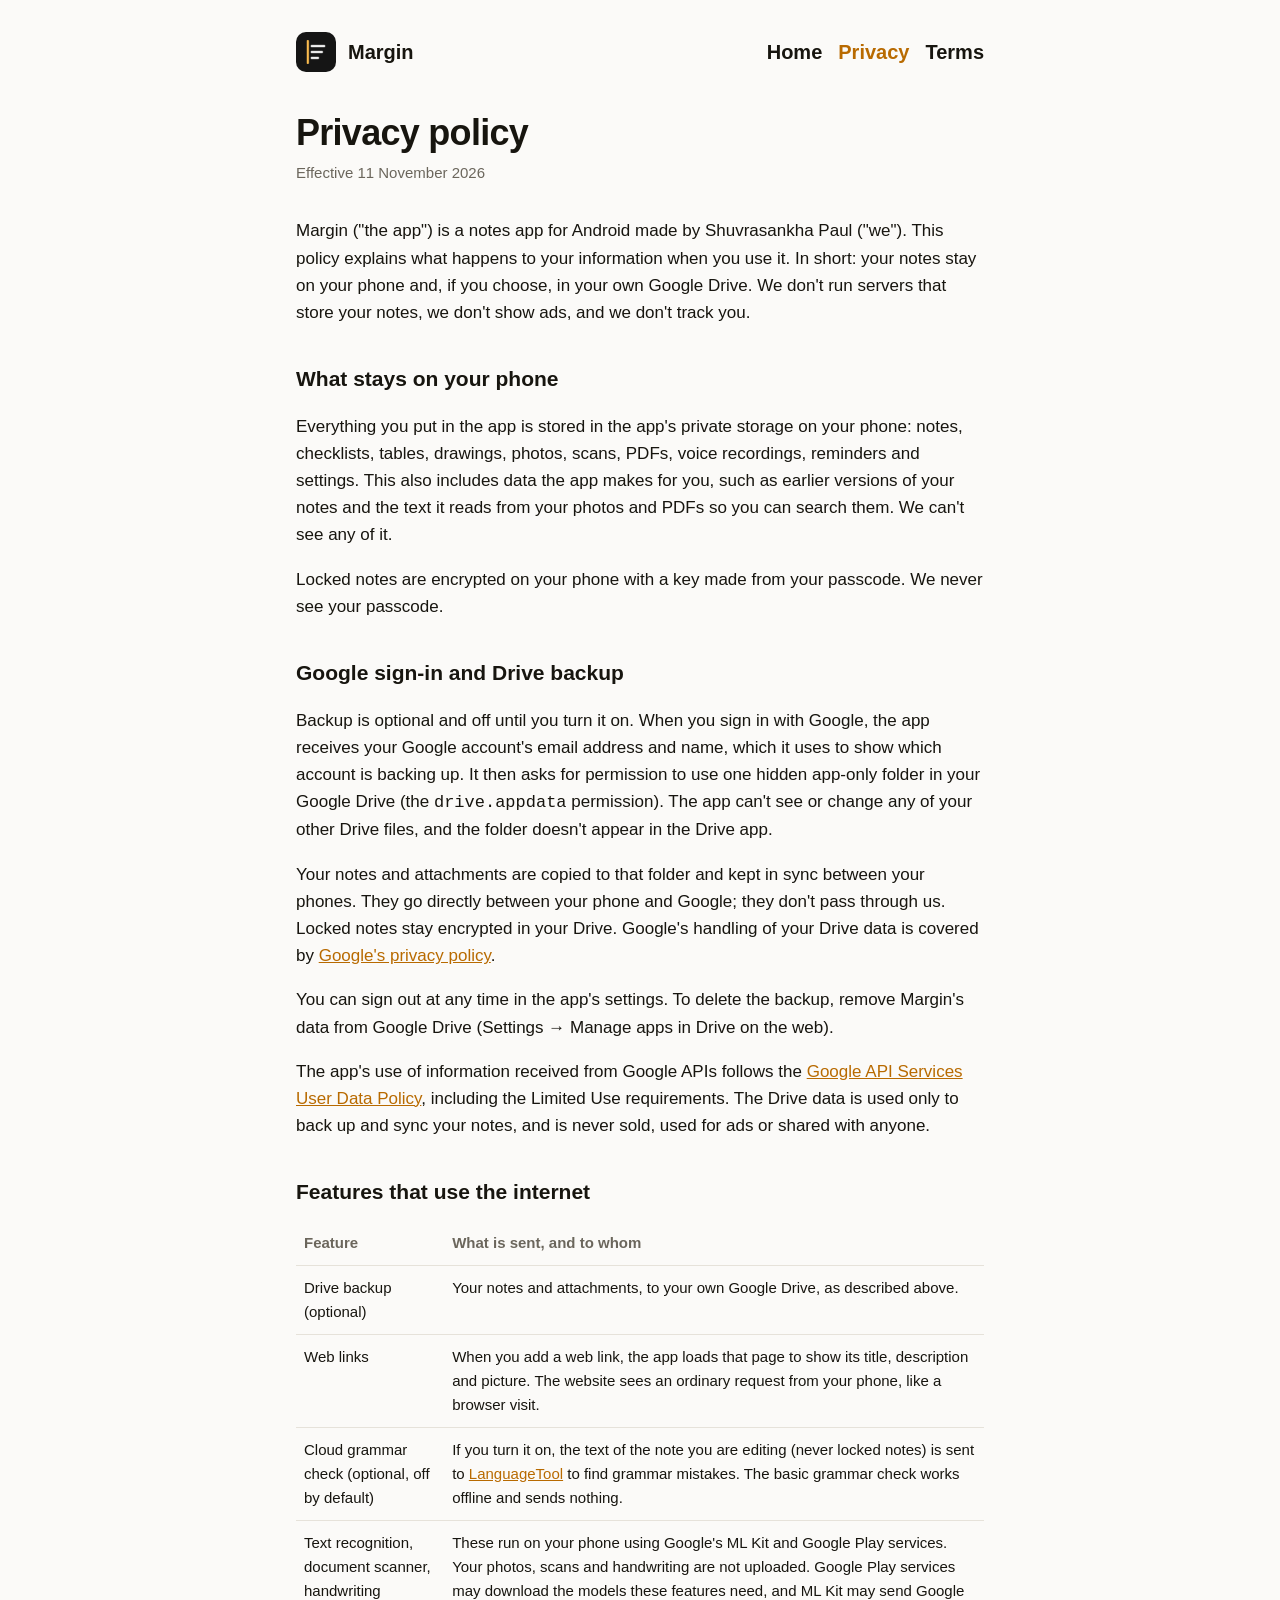
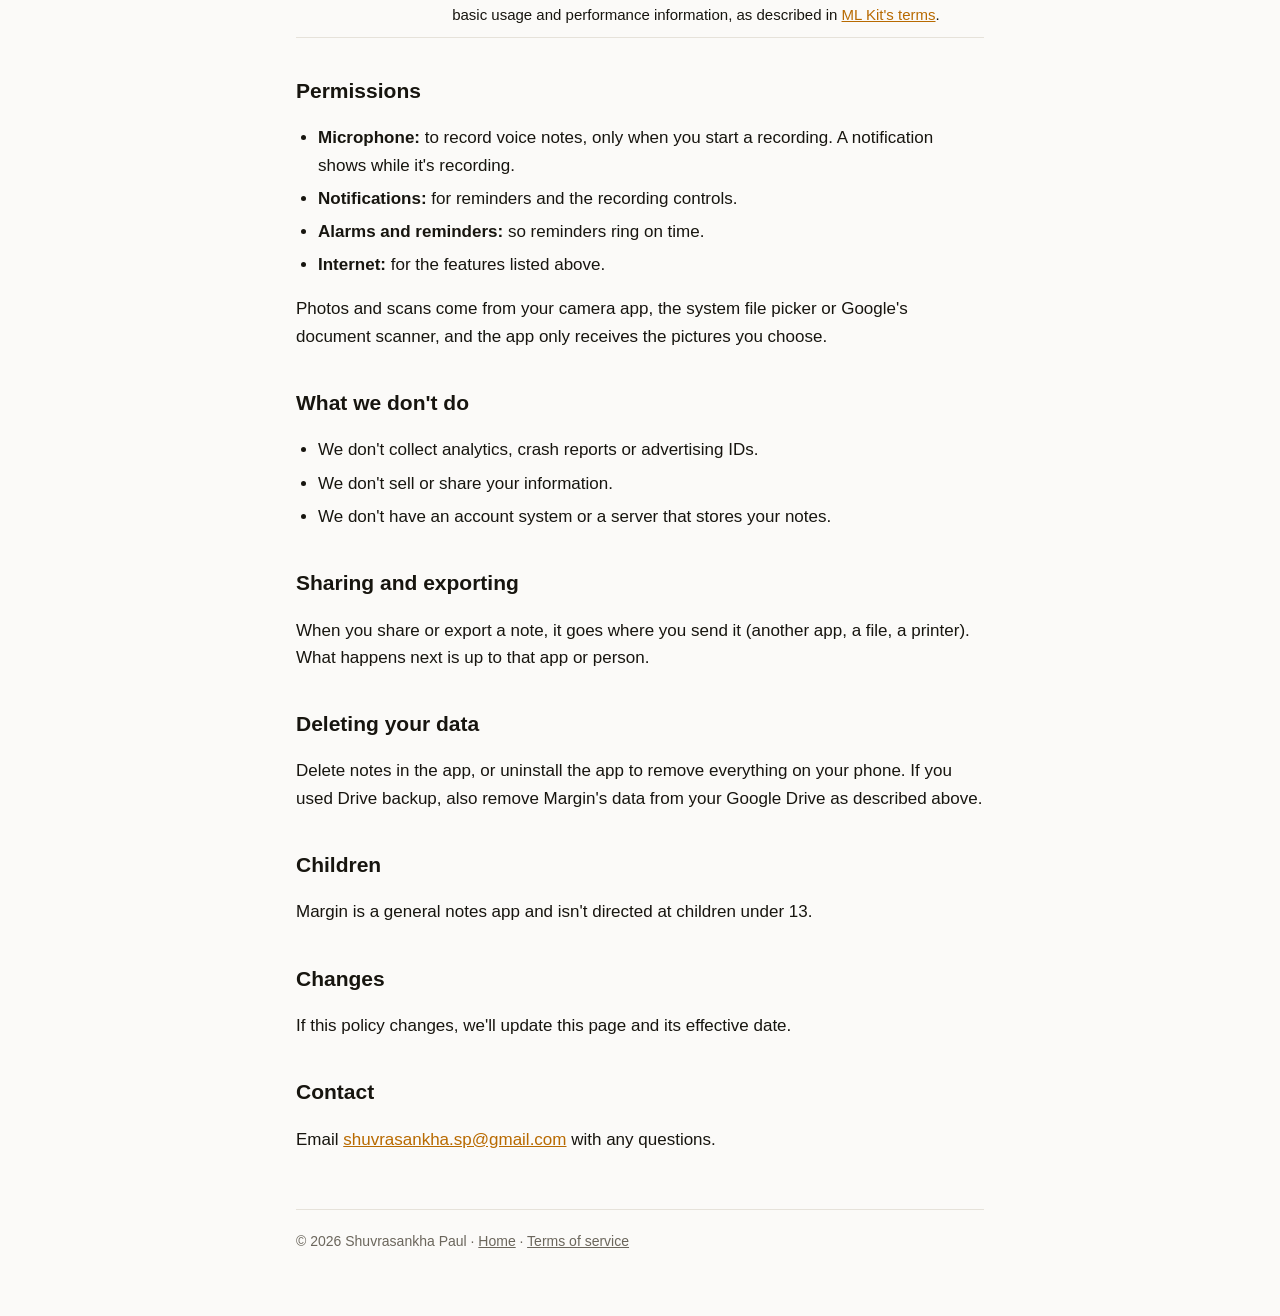
==== docs/privacy.html @ 10bbdadb "Get ready for the Play Store: com.margin.app, smaller APKs, website - Application ID com.margin.app " ====
<!doctype html>
<html lang="en">
<head>
  <meta charset="utf-8">
  <meta name="viewport" content="width=device-width, initial-scale=1">
  <title>Margin privacy policy</title>
  <meta name="description" content="How the Margin notes app handles your information.">
  <link rel="icon" href="logo-120.png">
  <link rel="stylesheet" href="style.css">
</head>
<body>
<main>
  <header class="site">
    <img src="logo-120.png" alt="">
    <a href="./">Margin</a>
    <nav><a href="./">Home</a><a href="privacy.html" aria-current="page">Privacy</a><a href="terms.html">Terms</a></nav>
  </header>

  <h1>Privacy policy</h1>
  <p class="meta">Effective 11 November 2026</p>

  <p>Margin ("the app") is a notes app for Android made by Shuvrasankha Paul ("we"). This policy explains what happens to your information when you use it. In short: your notes stay on your phone and, if you choose, in your own Google Drive. We don't run servers that store your notes, we don't show ads, and we don't track you.</p>

  <h2>What stays on your phone</h2>
  <p>Everything you put in the app is stored in the app's private storage on your phone: notes, checklists, tables, drawings, photos, scans, PDFs, voice recordings, reminders and settings. This also includes data the app makes for you, such as earlier versions of your notes and the text it reads from your photos and PDFs so you can search them. We can't see any of it.</p>
  <p>Locked notes are encrypted on your phone with a key made from your passcode. We never see your passcode.</p>

  <h2>Google sign-in and Drive backup</h2>
  <p>Backup is optional and off until you turn it on. When you sign in with Google, the app receives your Google account's email address and name, which it uses to show which account is backing up. It then asks for permission to use one hidden app-only folder in your Google Drive (the <code>drive.appdata</code> permission). The app can't see or change any of your other Drive files, and the folder doesn't appear in the Drive app.</p>
  <p>Your notes and attachments are copied to that folder and kept in sync between your phones. They go directly between your phone and Google; they don't pass through us. Locked notes stay encrypted in your Drive. Google's handling of your Drive data is covered by <a href="https://policies.google.com/privacy">Google's privacy policy</a>.</p>
  <p>You can sign out at any time in the app's settings. To delete the backup, remove Margin's data from Google Drive (Settings → Manage apps in Drive on the web).</p>
  <p>The app's use of information received from Google APIs follows the <a href="https://developers.google.com/terms/api-services-user-data-policy">Google API Services User Data Policy</a>, including the Limited Use requirements. The Drive data is used only to back up and sync your notes, and is never sold, used for ads or shared with anyone.</p>

  <h2>Features that use the internet</h2>
  <table>
    <thead><tr><th>Feature</th><th>What is sent, and to whom</th></tr></thead>
    <tbody>
      <tr><td>Drive backup (optional)</td><td>Your notes and attachments, to your own Google Drive, as described above.</td></tr>
      <tr><td>Web links</td><td>When you add a web link, the app loads that page to show its title, description and picture. The website sees an ordinary request from your phone, like a browser visit.</td></tr>
      <tr><td>Cloud grammar check (optional, off by default)</td><td>If you turn it on, the text of the note you are editing (never locked notes) is sent to <a href="https://languagetool.org/legal/privacy">LanguageTool</a> to find grammar mistakes. The basic grammar check works offline and sends nothing.</td></tr>
      <tr><td>Text recognition, document scanner, handwriting</td><td>These run on your phone using Google's ML Kit and Google Play services. Your photos, scans and handwriting are not uploaded. Google Play services may download the models these features need, and ML Kit may send Google basic usage and performance information, as described in <a href="https://developers.google.com/ml-kit/terms">ML Kit's terms</a>.</td></tr>
    </tbody>
  </table>

  <h2>Permissions</h2>
  <ul>
    <li><strong>Microphone:</strong> to record voice notes, only when you start a recording. A notification shows while it's recording.</li>
    <li><strong>Notifications:</strong> for reminders and the recording controls.</li>
    <li><strong>Alarms and reminders:</strong> so reminders ring on time.</li>
    <li><strong>Internet:</strong> for the features listed above.</li>
  </ul>
  <p>Photos and scans come from your camera app, the system file picker or Google's document scanner, and the app only receives the pictures you choose.</p>

  <h2>What we don't do</h2>
  <ul>
    <li>We don't collect analytics, crash reports or advertising IDs.</li>
    <li>We don't sell or share your information.</li>
    <li>We don't have an account system or a server that stores your notes.</li>
  </ul>

  <h2>Sharing and exporting</h2>
  <p>When you share or export a note, it goes where you send it (another app, a file, a printer). What happens next is up to that app or person.</p>

  <h2>Deleting your data</h2>
  <p>Delete notes in the app, or uninstall the app to remove everything on your phone. If you used Drive backup, also remove Margin's data from your Google Drive as described above.</p>

  <h2>Children</h2>
  <p>Margin is a general notes app and isn't directed at children under 13.</p>

  <h2>Changes</h2>
  <p>If this policy changes, we'll update this page and its effective date.</p>

  <h2>Contact</h2>
  <p>Email <a href="mailto:shuvrasankha.sp@gmail.com">shuvrasankha.sp@gmail.com</a> with any questions.</p>

  <footer>
    © 2026 Shuvrasankha Paul · <a href="./">Home</a> · <a href="terms.html">Terms of service</a>
  </footer>
</main>
</body>
</html>
---- docs/style.css ----
:root {
  --bg: #fbfaf8;
  --ink: #17150f;
  --muted: #6b665c;
  --line: #e6e2da;
  --accent: #b86a00;
  --card: #ffffff;
}
@media (prefers-color-scheme: dark) {
  :root {
    --bg: #111111;
    --ink: #f2efe9;
    --muted: #a59f93;
    --line: #2a2825;
    --accent: #ffb340;
    --card: #1a1918;
  }
}
* { box-sizing: border-box; }
html { -webkit-text-size-adjust: 100%; }
body {
  margin: 0;
  background: var(--bg);
  color: var(--ink);
  font: 17px/1.6 -apple-system, BlinkMacSystemFont, "Segoe UI", Roboto, "Helvetica Neue", Arial, sans-serif;
}
main { max-width: 720px; margin: 0 auto; padding: 32px 16px 64px; }
header.site { display: flex; align-items: center; gap: 12px; margin-bottom: 40px; }
header.site img { width: 40px; height: 40px; border-radius: 10px; }
header.site a { color: var(--ink); text-decoration: none; font-weight: 700; font-size: 20px; }
nav { margin-left: auto; display: flex; gap: 16px; font-size: 15px; }
nav a { color: var(--muted); text-decoration: none; }
nav a:hover, nav a[aria-current] { color: var(--accent); }
h1 { font-size: 36px; line-height: 1.15; letter-spacing: -0.02em; margin: 0 0 8px; }
h2 { font-size: 21px; margin: 36px 0 8px; }
p, li { color: var(--ink); }
.lead { font-size: 20px; color: var(--muted); margin: 0 0 32px; }
.meta { color: var(--muted); font-size: 15px; margin: 0 0 32px; }
a { color: var(--accent); }
ul { padding-left: 22px; }
li { margin: 6px 0; }
.features { display: grid; grid-template-columns: repeat(auto-fit, minmax(200px, 1fr)); gap: 12px; margin: 24px 0 40px; padding: 0; list-style: none; }
.features li { background: var(--card); border: 1px solid var(--line); border-radius: 14px; padding: 16px; margin: 0; }
.features strong { display: block; margin-bottom: 4px; }
.features span { color: var(--muted); font-size: 15px; }
table { width: 100%; border-collapse: collapse; font-size: 15px; margin: 12px 0; }
th, td { text-align: left; vertical-align: top; padding: 10px 8px; border-bottom: 1px solid var(--line); }
th { color: var(--muted); font-weight: 600; }
footer { margin-top: 56px; padding-top: 20px; border-top: 1px solid var(--line); color: var(--muted); font-size: 14px; }
footer a { color: var(--muted); }
@media (max-width: 520px) {
  h1 { font-size: 30px; }
  nav { gap: 12px; font-size: 14px; }
  table, thead, tbody, tr, th, td { display: block; }
  thead { display: none; }
  td { border: 0; padding: 2px 0; }
  td:first-child { font-weight: 600; padding-top: 12px; }
  tr { border-bottom: 1px solid var(--line); padding-bottom: 10px; }
}
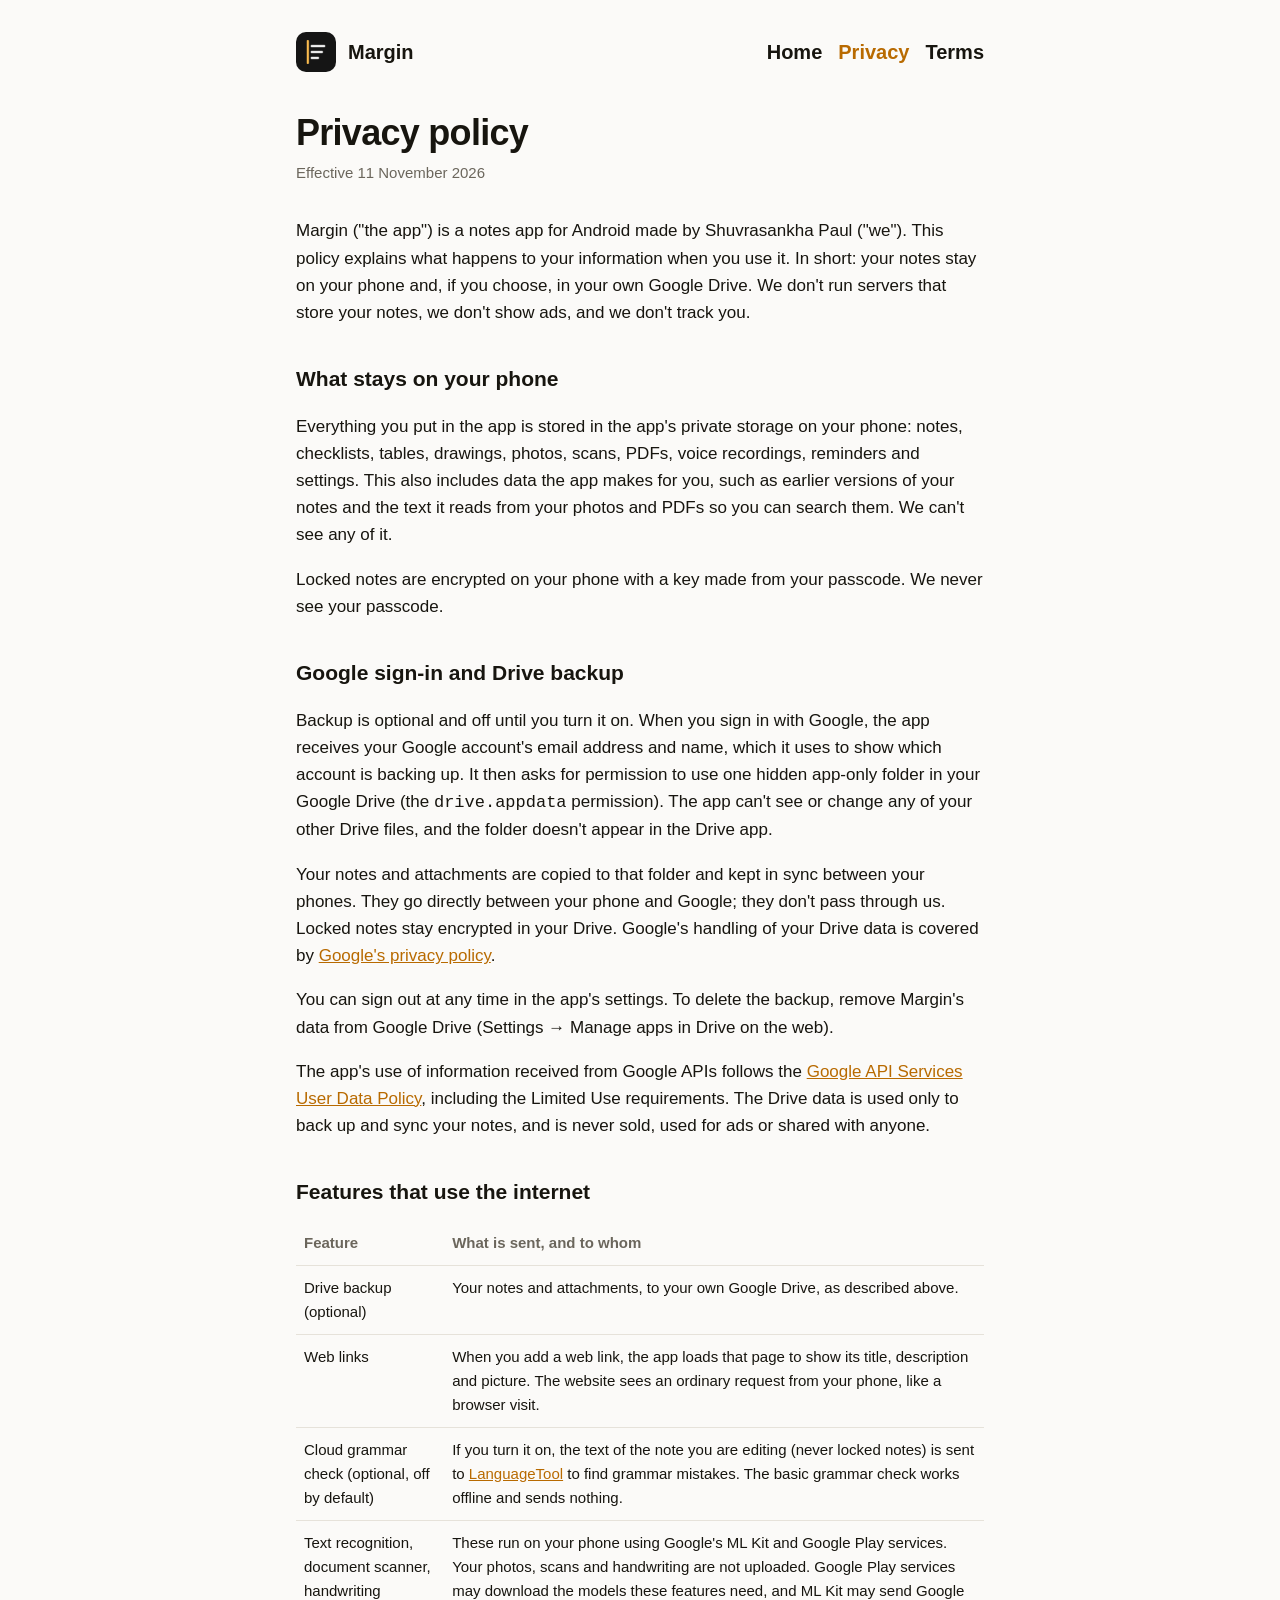
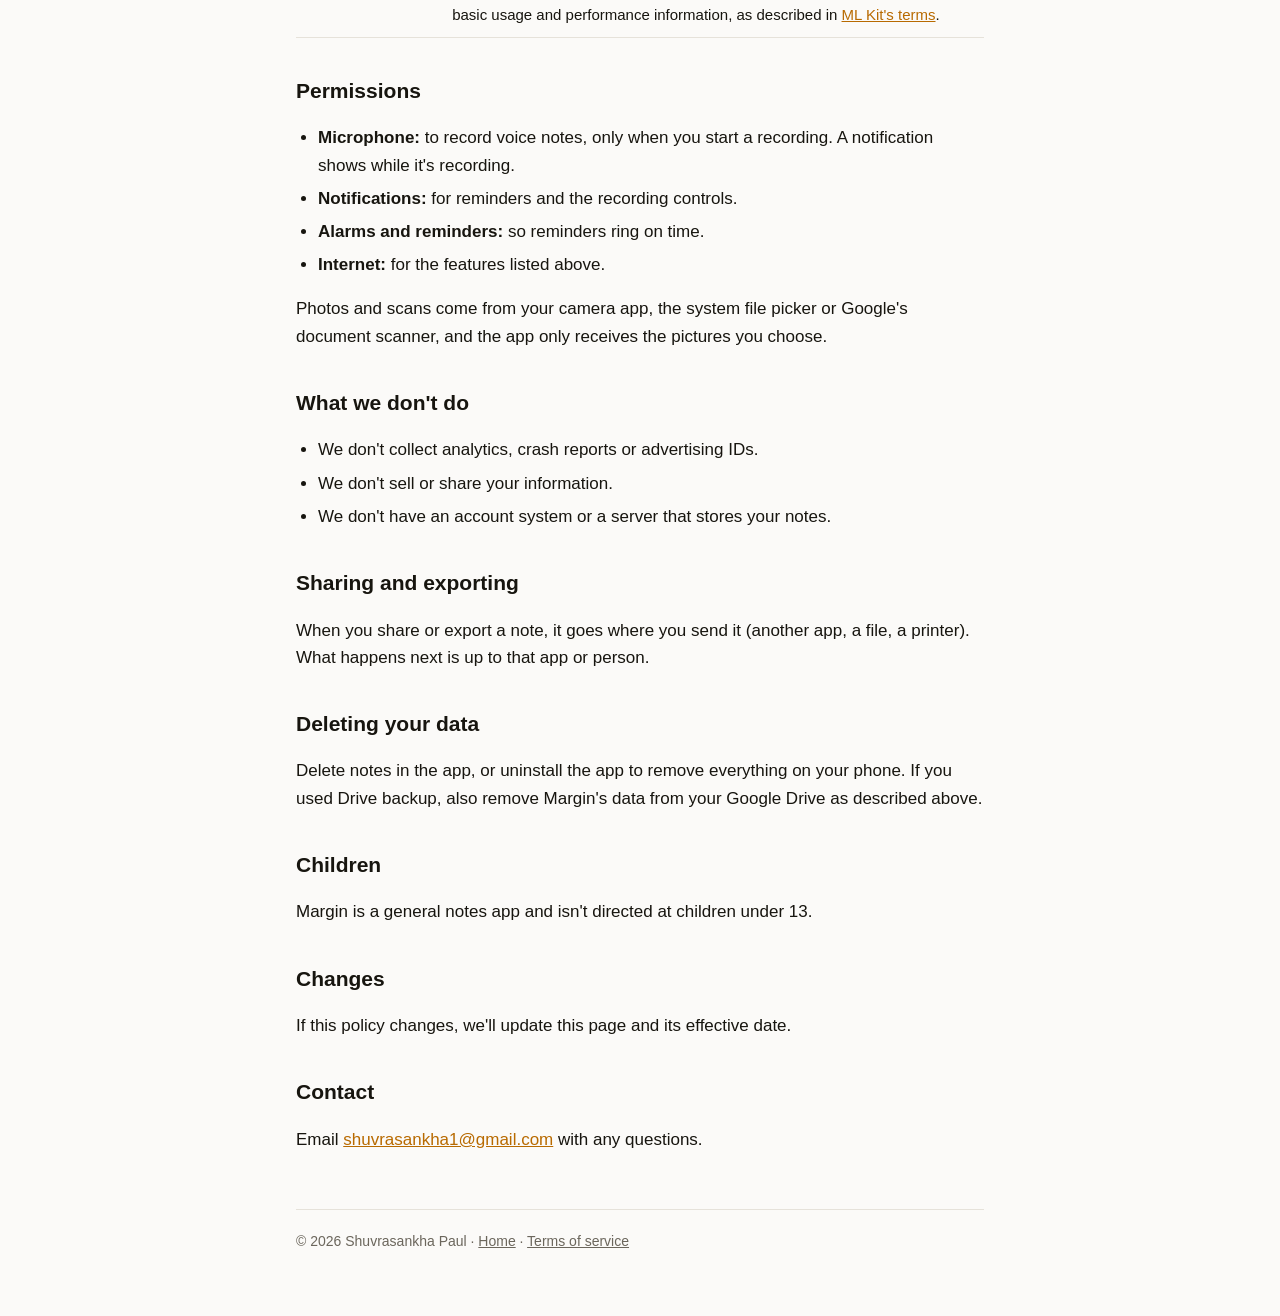
==== commit afd51da6: "Website: contact email is now shuvrasankha1@gmail.com Co-Authored-By: Claude Opus 5.5 <noreply@anthr" ====
--- a/docs/privacy.html
+++ b/docs/privacy.html
@@ -71,7 +71,7 @@
   <p>If this policy changes, we'll update this page and its effective date.</p>
 
   <h2>Contact</h2>
-  <p>Email <a href="mailto:shuvrasankha.sp@gmail.com">shuvrasankha.sp@gmail.com</a> with any questions.</p>
+  <p>Email <a href="mailto:shuvrasankha1@gmail.com">shuvrasankha1@gmail.com</a> with any questions.</p>
 
   <footer>
     © 2026 Shuvrasankha Paul · <a href="./">Home</a> · <a href="terms.html">Terms of service</a>
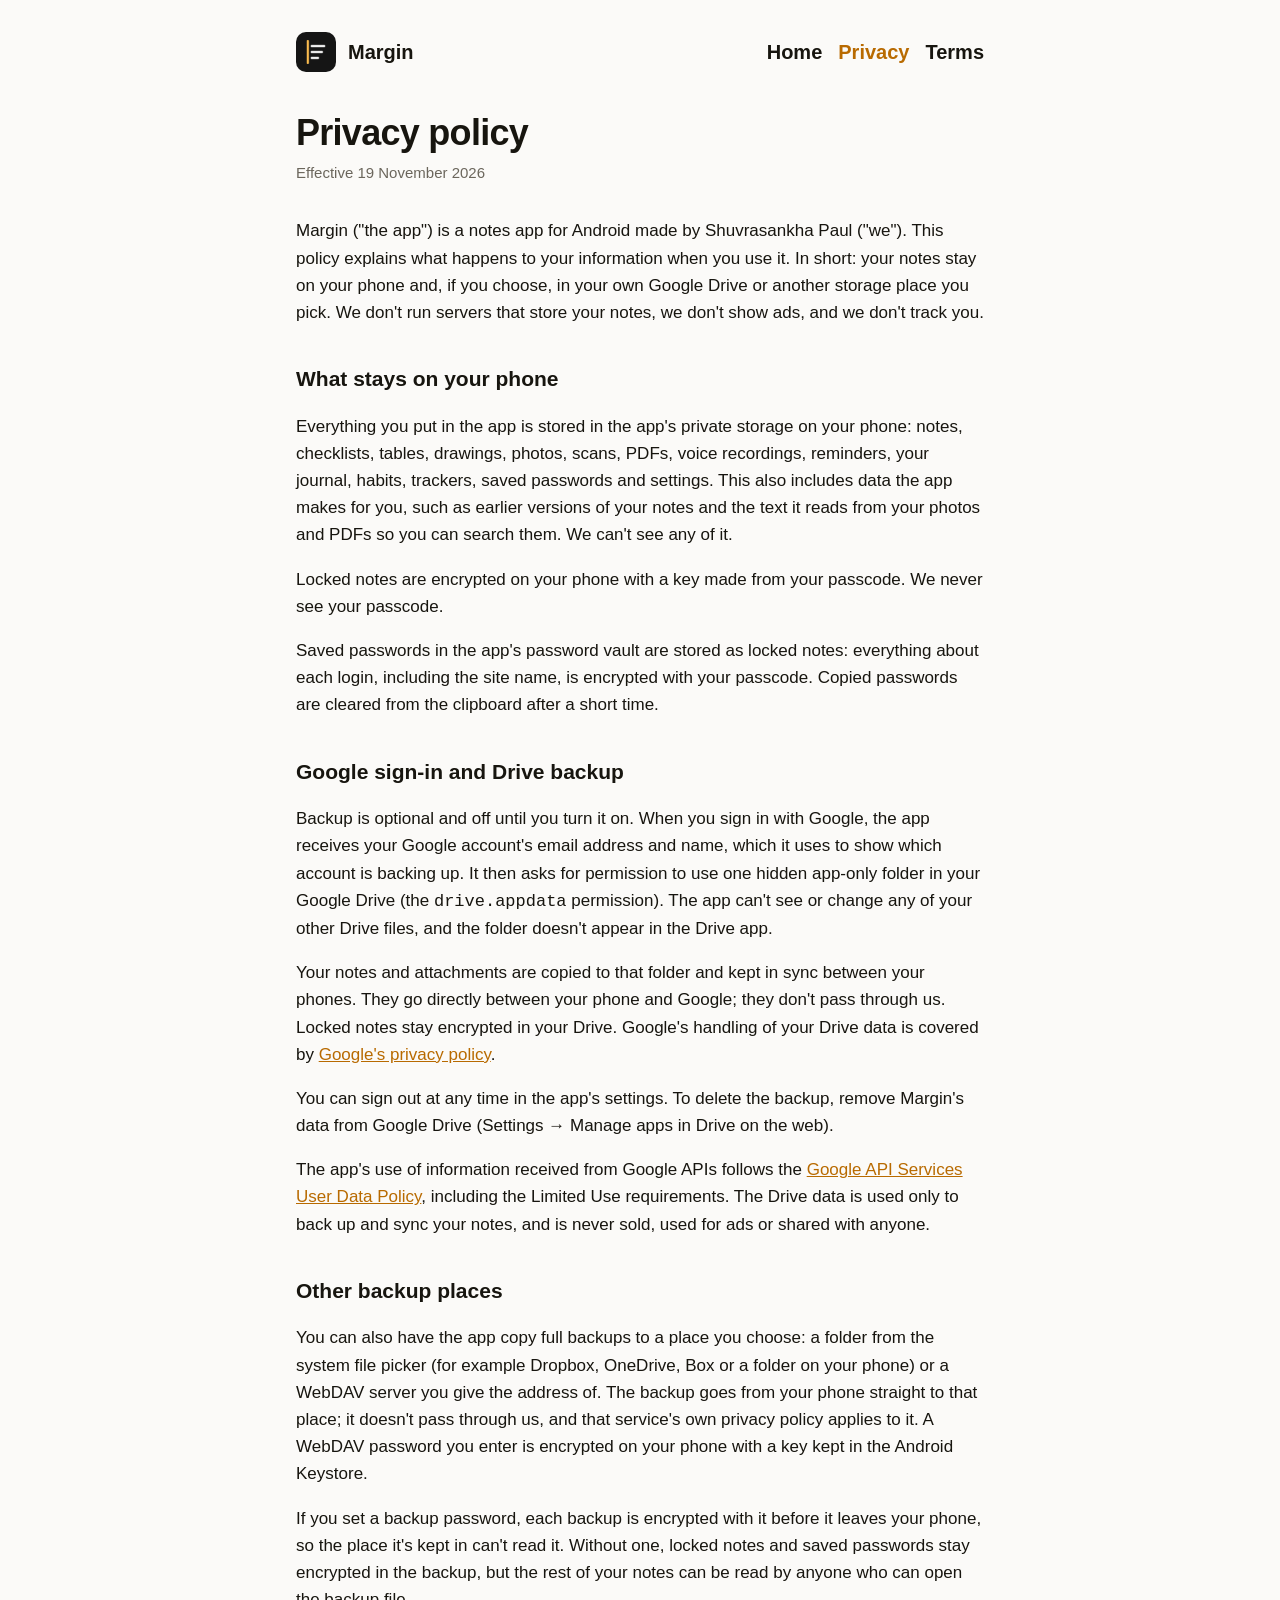
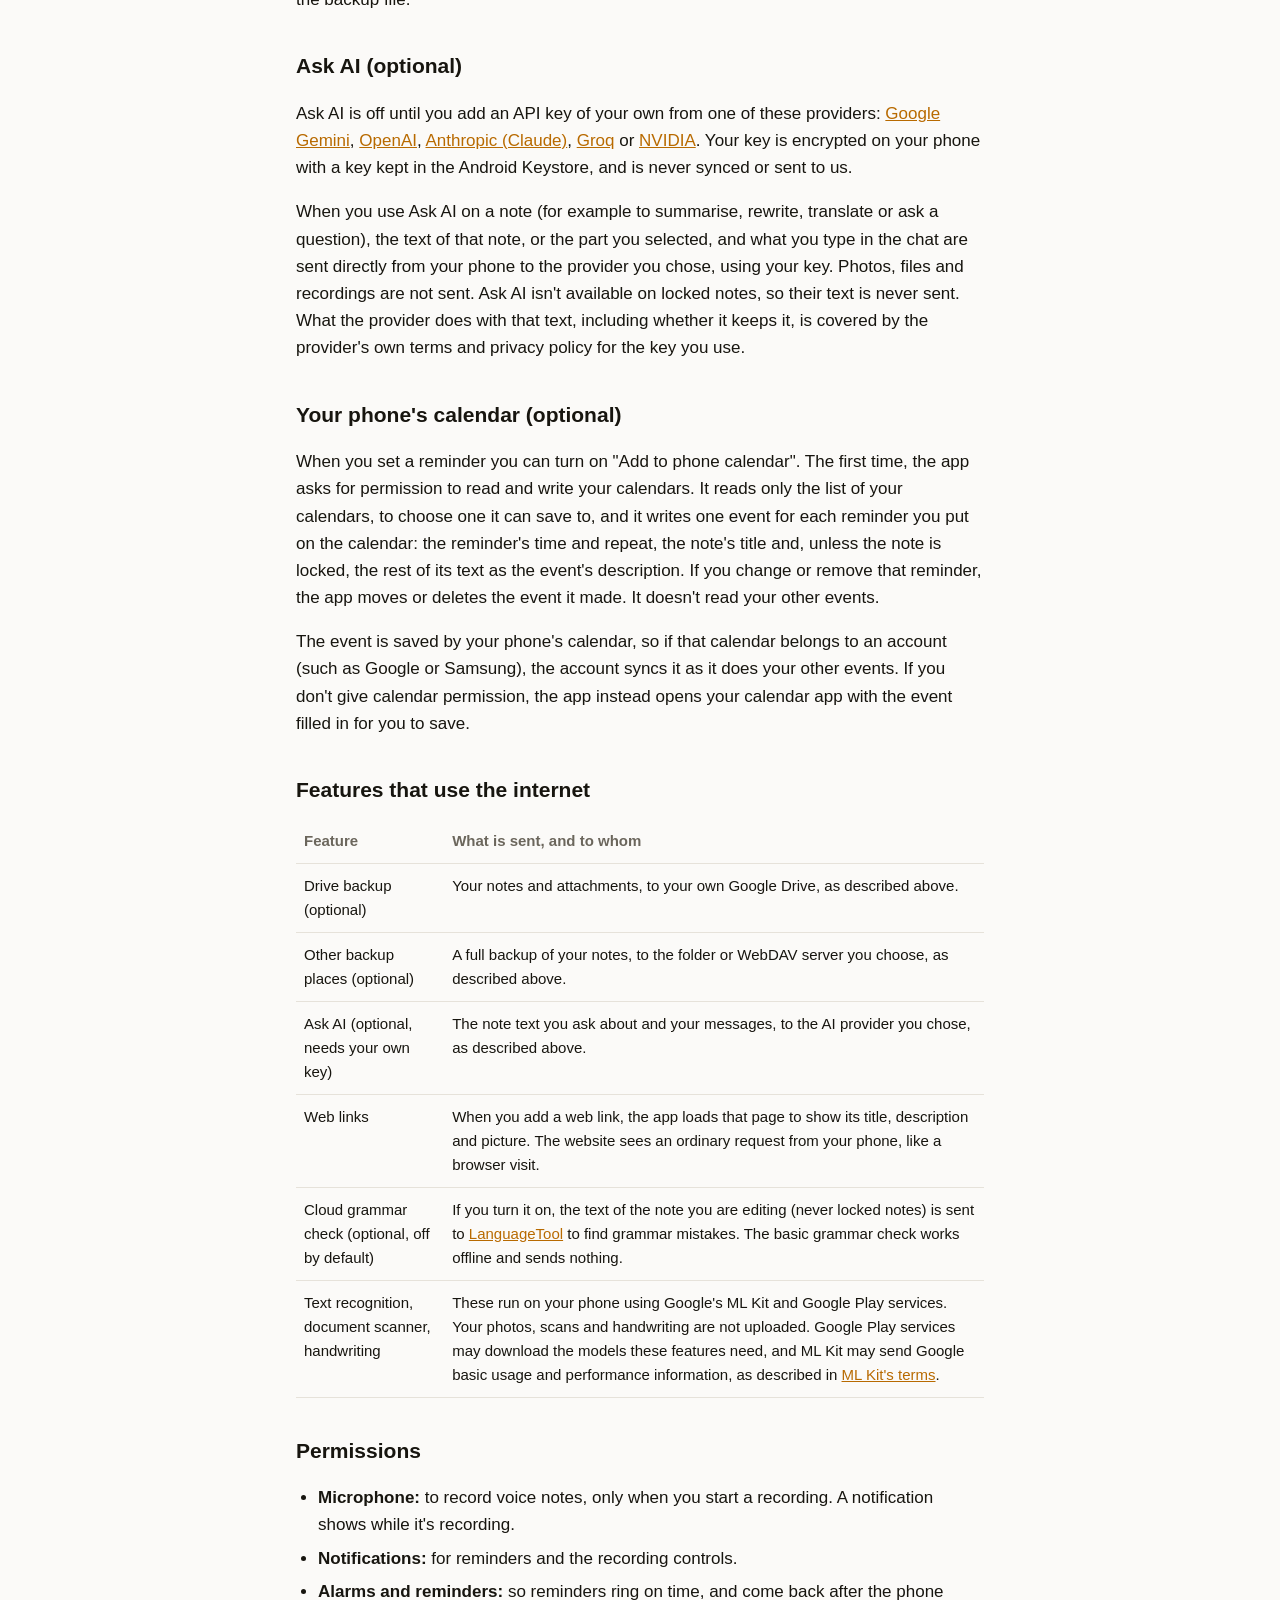
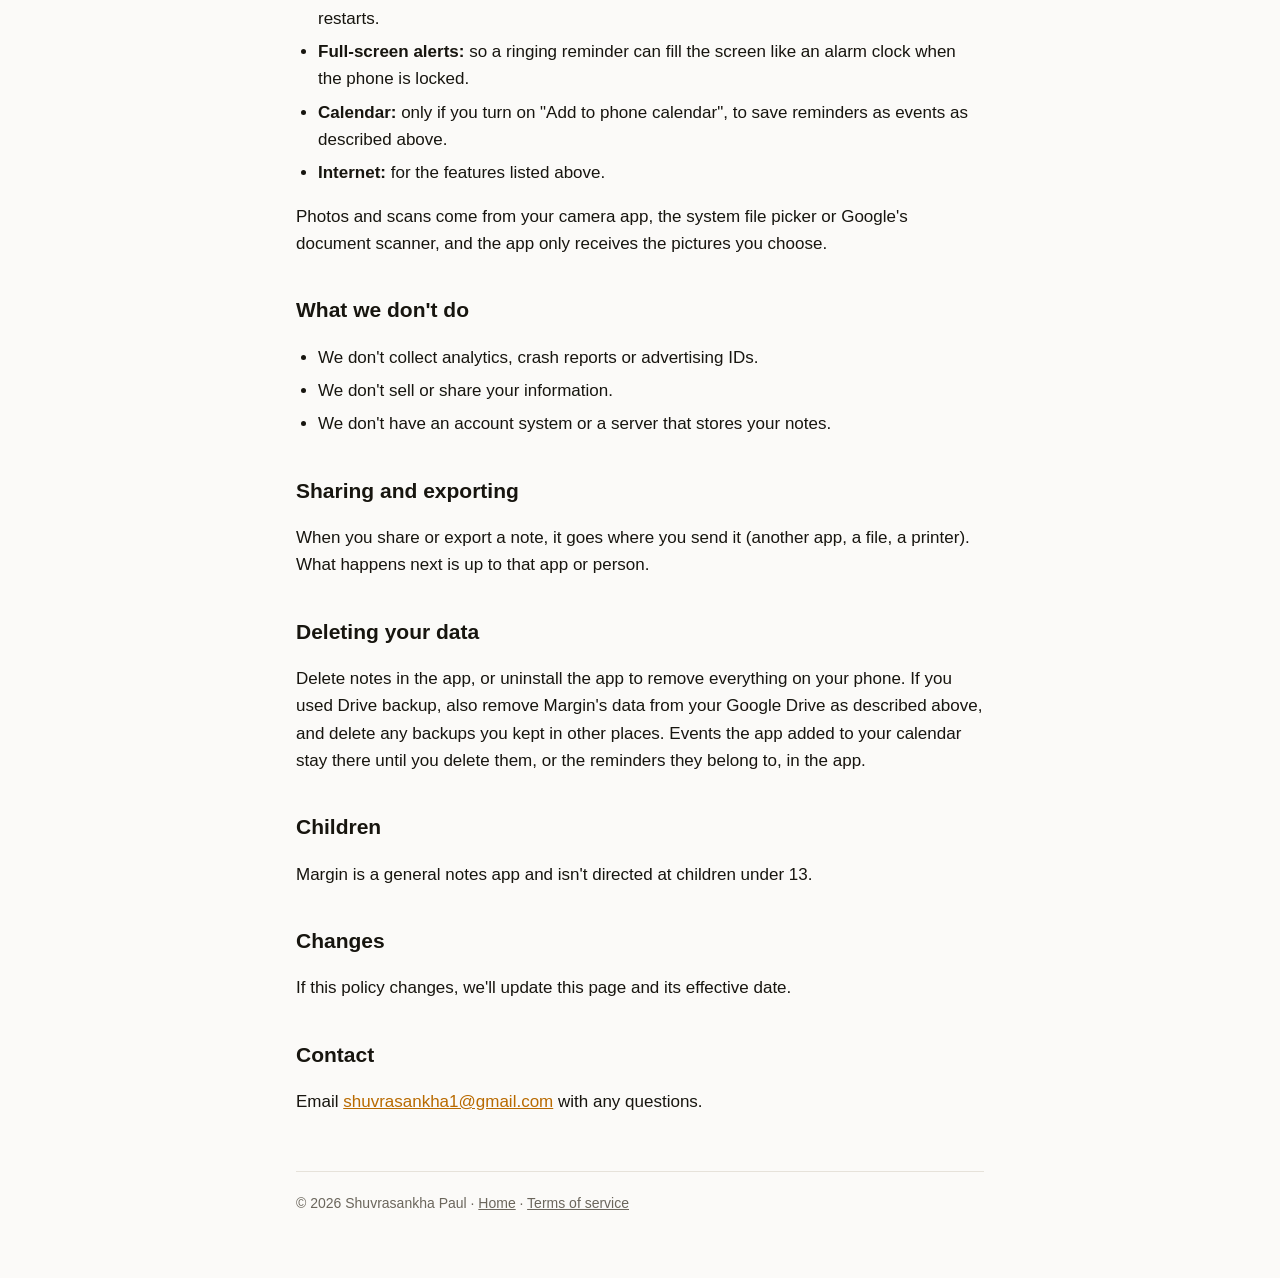
==== commit 3f875f8d: "Privacy policy: Ask AI, calendar events, other backup places and the password vault Covers what Ask " ====
--- a/docs/privacy.html
+++ b/docs/privacy.html
@@ -17,13 +17,14 @@
   </header>
 
   <h1>Privacy policy</h1>
-  <p class="meta">Effective 11 November 2026</p>
+  <p class="meta">Effective 19 November 2026</p>
 
-  <p>Margin ("the app") is a notes app for Android made by Shuvrasankha Paul ("we"). This policy explains what happens to your information when you use it. In short: your notes stay on your phone and, if you choose, in your own Google Drive. We don't run servers that store your notes, we don't show ads, and we don't track you.</p>
+  <p>Margin ("the app") is a notes app for Android made by Shuvrasankha Paul ("we"). This policy explains what happens to your information when you use it. In short: your notes stay on your phone and, if you choose, in your own Google Drive or another storage place you pick. We don't run servers that store your notes, we don't show ads, and we don't track you.</p>
 
   <h2>What stays on your phone</h2>
-  <p>Everything you put in the app is stored in the app's private storage on your phone: notes, checklists, tables, drawings, photos, scans, PDFs, voice recordings, reminders and settings. This also includes data the app makes for you, such as earlier versions of your notes and the text it reads from your photos and PDFs so you can search them. We can't see any of it.</p>
+  <p>Everything you put in the app is stored in the app's private storage on your phone: notes, checklists, tables, drawings, photos, scans, PDFs, voice recordings, reminders, your journal, habits, trackers, saved passwords and settings. This also includes data the app makes for you, such as earlier versions of your notes and the text it reads from your photos and PDFs so you can search them. We can't see any of it.</p>
   <p>Locked notes are encrypted on your phone with a key made from your passcode. We never see your passcode.</p>
+  <p>Saved passwords in the app's password vault are stored as locked notes: everything about each login, including the site name, is encrypted with your passcode. Copied passwords are cleared from the clipboard after a short time.</p>
 
   <h2>Google sign-in and Drive backup</h2>
   <p>Backup is optional and off until you turn it on. When you sign in with Google, the app receives your Google account's email address and name, which it uses to show which account is backing up. It then asks for permission to use one hidden app-only folder in your Google Drive (the <code>drive.appdata</code> permission). The app can't see or change any of your other Drive files, and the folder doesn't appear in the Drive app.</p>
@@ -31,11 +32,25 @@
   <p>You can sign out at any time in the app's settings. To delete the backup, remove Margin's data from Google Drive (Settings → Manage apps in Drive on the web).</p>
   <p>The app's use of information received from Google APIs follows the <a href="https://developers.google.com/terms/api-services-user-data-policy">Google API Services User Data Policy</a>, including the Limited Use requirements. The Drive data is used only to back up and sync your notes, and is never sold, used for ads or shared with anyone.</p>
 
+  <h2>Other backup places</h2>
+  <p>You can also have the app copy full backups to a place you choose: a folder from the system file picker (for example Dropbox, OneDrive, Box or a folder on your phone) or a WebDAV server you give the address of. The backup goes from your phone straight to that place; it doesn't pass through us, and that service's own privacy policy applies to it. A WebDAV password you enter is encrypted on your phone with a key kept in the Android Keystore.</p>
+  <p>If you set a backup password, each backup is encrypted with it before it leaves your phone, so the place it's kept in can't read it. Without one, locked notes and saved passwords stay encrypted in the backup, but the rest of your notes can be read by anyone who can open the backup file.</p>
+
+  <h2>Ask AI (optional)</h2>
+  <p>Ask AI is off until you add an API key of your own from one of these providers: <a href="https://ai.google.dev/gemini-api/terms">Google Gemini</a>, <a href="https://openai.com/policies/privacy-policy">OpenAI</a>, <a href="https://www.anthropic.com/legal/privacy">Anthropic (Claude)</a>, <a href="https://groq.com/privacy-policy/">Groq</a> or <a href="https://www.nvidia.com/en-us/about-nvidia/privacy-policy/">NVIDIA</a>. Your key is encrypted on your phone with a key kept in the Android Keystore, and is never synced or sent to us.</p>
+  <p>When you use Ask AI on a note (for example to summarise, rewrite, translate or ask a question), the text of that note, or the part you selected, and what you type in the chat are sent directly from your phone to the provider you chose, using your key. Photos, files and recordings are not sent. Ask AI isn't available on locked notes, so their text is never sent. What the provider does with that text, including whether it keeps it, is covered by the provider's own terms and privacy policy for the key you use.</p>
+
+  <h2>Your phone's calendar (optional)</h2>
+  <p>When you set a reminder you can turn on "Add to phone calendar". The first time, the app asks for permission to read and write your calendars. It reads only the list of your calendars, to choose one it can save to, and it writes one event for each reminder you put on the calendar: the reminder's time and repeat, the note's title and, unless the note is locked, the rest of its text as the event's description. If you change or remove that reminder, the app moves or deletes the event it made. It doesn't read your other events.</p>
+  <p>The event is saved by your phone's calendar, so if that calendar belongs to an account (such as Google or Samsung), the account syncs it as it does your other events. If you don't give calendar permission, the app instead opens your calendar app with the event filled in for you to save.</p>
+
   <h2>Features that use the internet</h2>
   <table>
     <thead><tr><th>Feature</th><th>What is sent, and to whom</th></tr></thead>
     <tbody>
       <tr><td>Drive backup (optional)</td><td>Your notes and attachments, to your own Google Drive, as described above.</td></tr>
+      <tr><td>Other backup places (optional)</td><td>A full backup of your notes, to the folder or WebDAV server you choose, as described above.</td></tr>
+      <tr><td>Ask AI (optional, needs your own key)</td><td>The note text you ask about and your messages, to the AI provider you chose, as described above.</td></tr>
       <tr><td>Web links</td><td>When you add a web link, the app loads that page to show its title, description and picture. The website sees an ordinary request from your phone, like a browser visit.</td></tr>
       <tr><td>Cloud grammar check (optional, off by default)</td><td>If you turn it on, the text of the note you are editing (never locked notes) is sent to <a href="https://languagetool.org/legal/privacy">LanguageTool</a> to find grammar mistakes. The basic grammar check works offline and sends nothing.</td></tr>
       <tr><td>Text recognition, document scanner, handwriting</td><td>These run on your phone using Google's ML Kit and Google Play services. Your photos, scans and handwriting are not uploaded. Google Play services may download the models these features need, and ML Kit may send Google basic usage and performance information, as described in <a href="https://developers.google.com/ml-kit/terms">ML Kit's terms</a>.</td></tr>
@@ -46,7 +61,9 @@
   <ul>
     <li><strong>Microphone:</strong> to record voice notes, only when you start a recording. A notification shows while it's recording.</li>
     <li><strong>Notifications:</strong> for reminders and the recording controls.</li>
-    <li><strong>Alarms and reminders:</strong> so reminders ring on time.</li>
+    <li><strong>Alarms and reminders:</strong> so reminders ring on time, and come back after the phone restarts.</li>
+    <li><strong>Full-screen alerts:</strong> so a ringing reminder can fill the screen like an alarm clock when the phone is locked.</li>
+    <li><strong>Calendar:</strong> only if you turn on "Add to phone calendar", to save reminders as events as described above.</li>
     <li><strong>Internet:</strong> for the features listed above.</li>
   </ul>
   <p>Photos and scans come from your camera app, the system file picker or Google's document scanner, and the app only receives the pictures you choose.</p>
@@ -62,7 +79,7 @@
   <p>When you share or export a note, it goes where you send it (another app, a file, a printer). What happens next is up to that app or person.</p>
 
   <h2>Deleting your data</h2>
-  <p>Delete notes in the app, or uninstall the app to remove everything on your phone. If you used Drive backup, also remove Margin's data from your Google Drive as described above.</p>
+  <p>Delete notes in the app, or uninstall the app to remove everything on your phone. If you used Drive backup, also remove Margin's data from your Google Drive as described above, and delete any backups you kept in other places. Events the app added to your calendar stay there until you delete them, or the reminders they belong to, in the app.</p>
 
   <h2>Children</h2>
   <p>Margin is a general notes app and isn't directed at children under 13.</p>
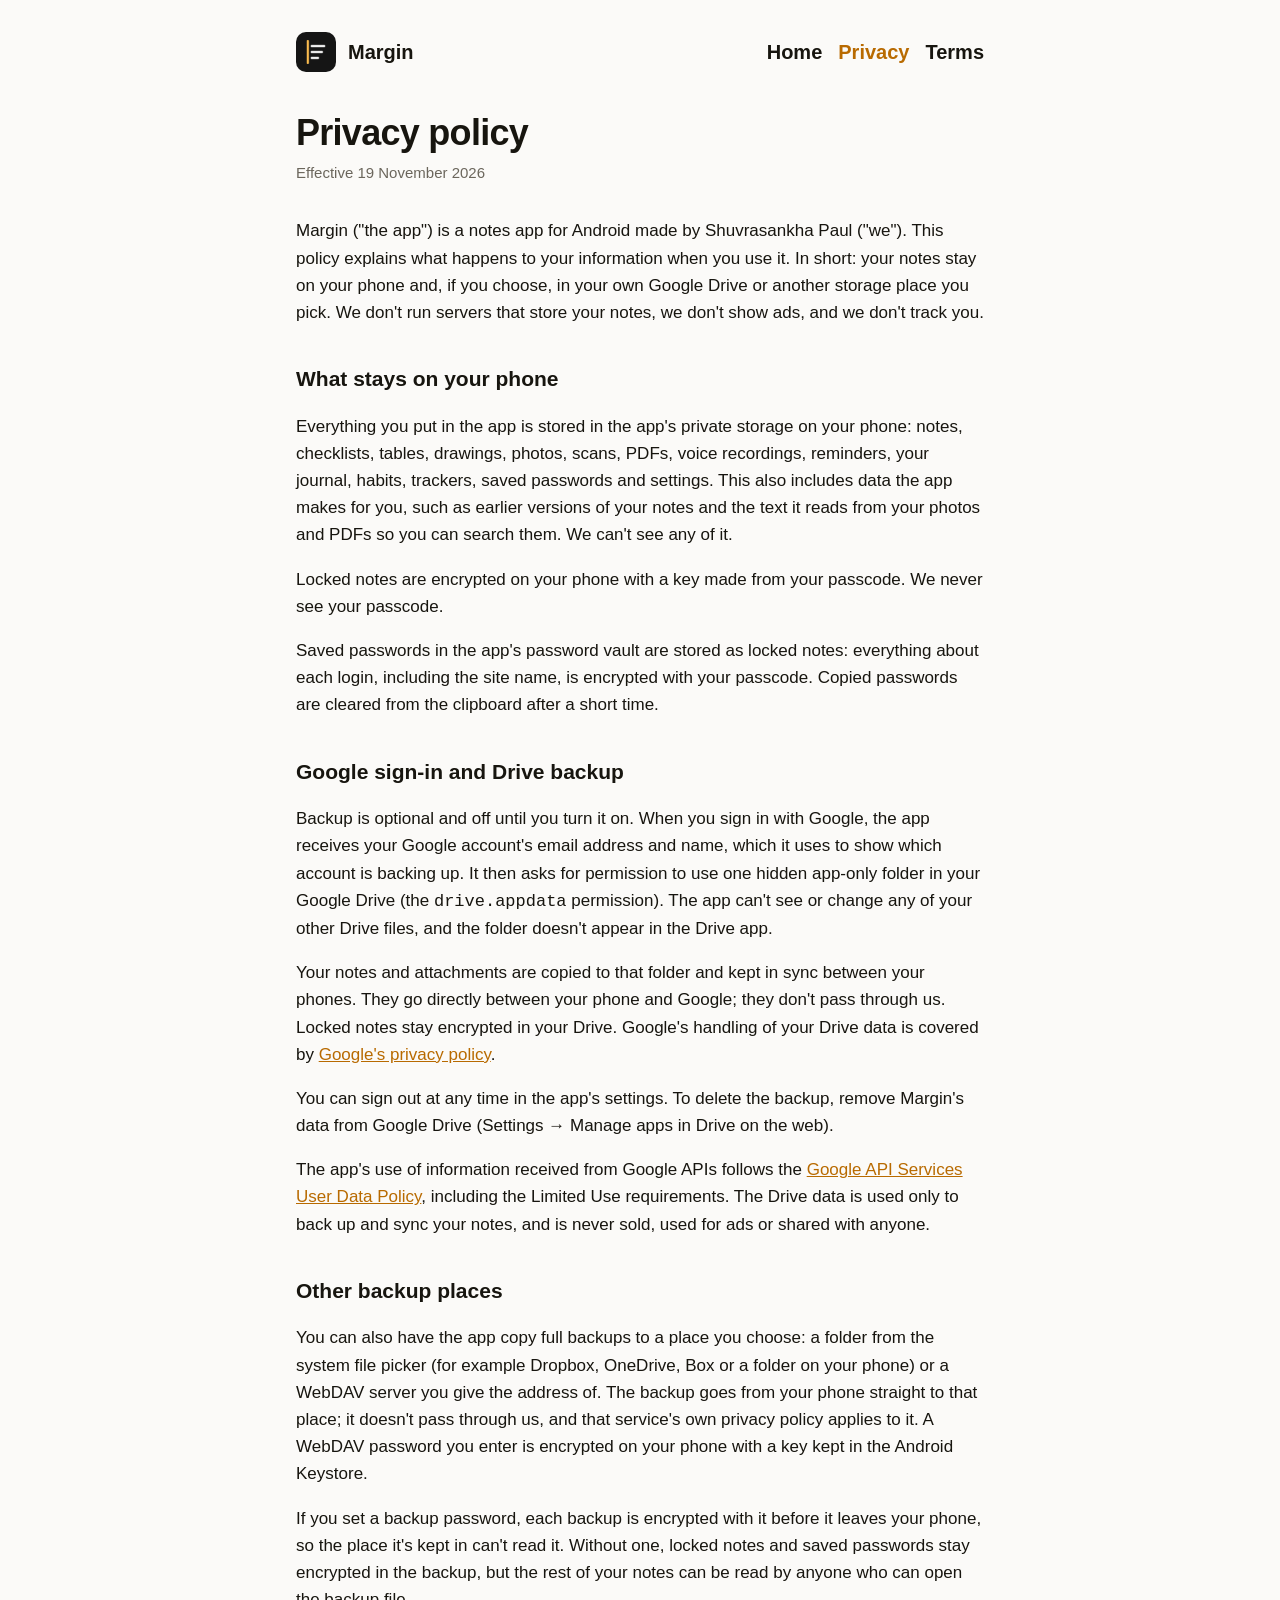
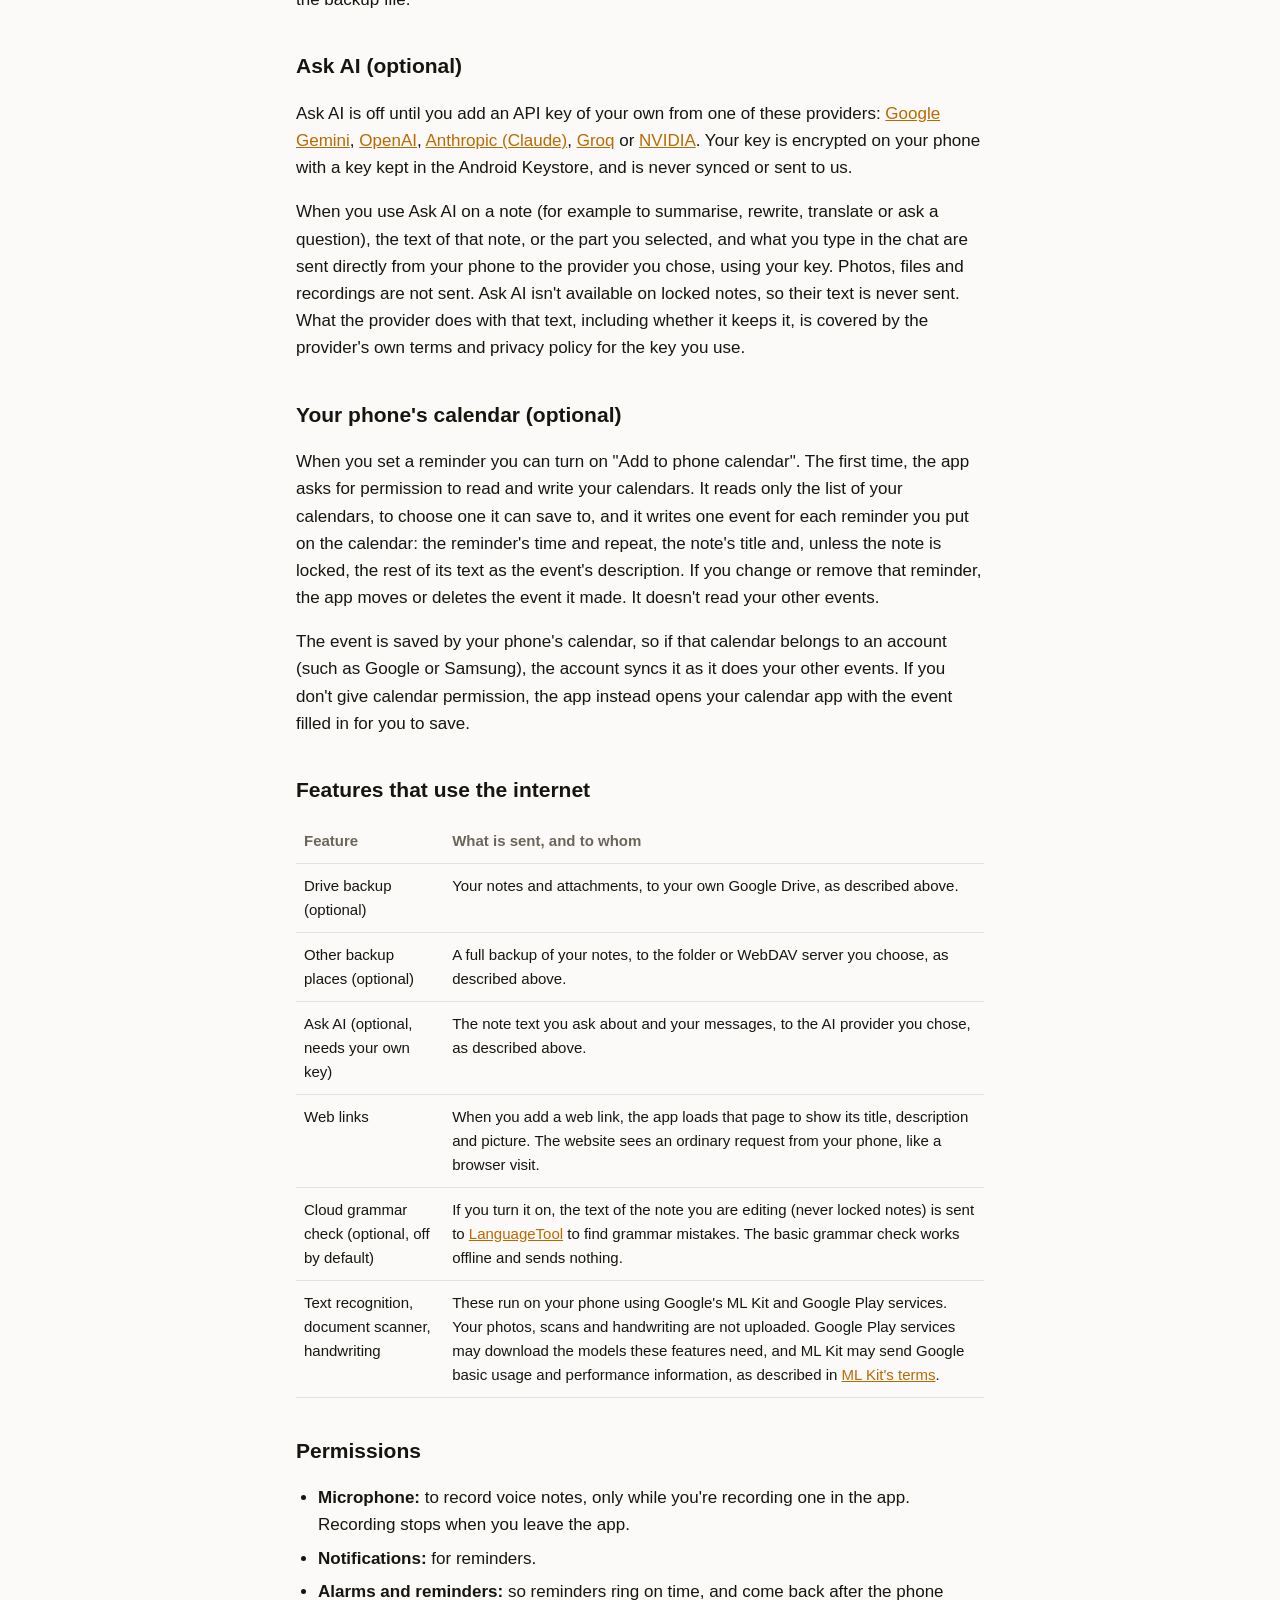
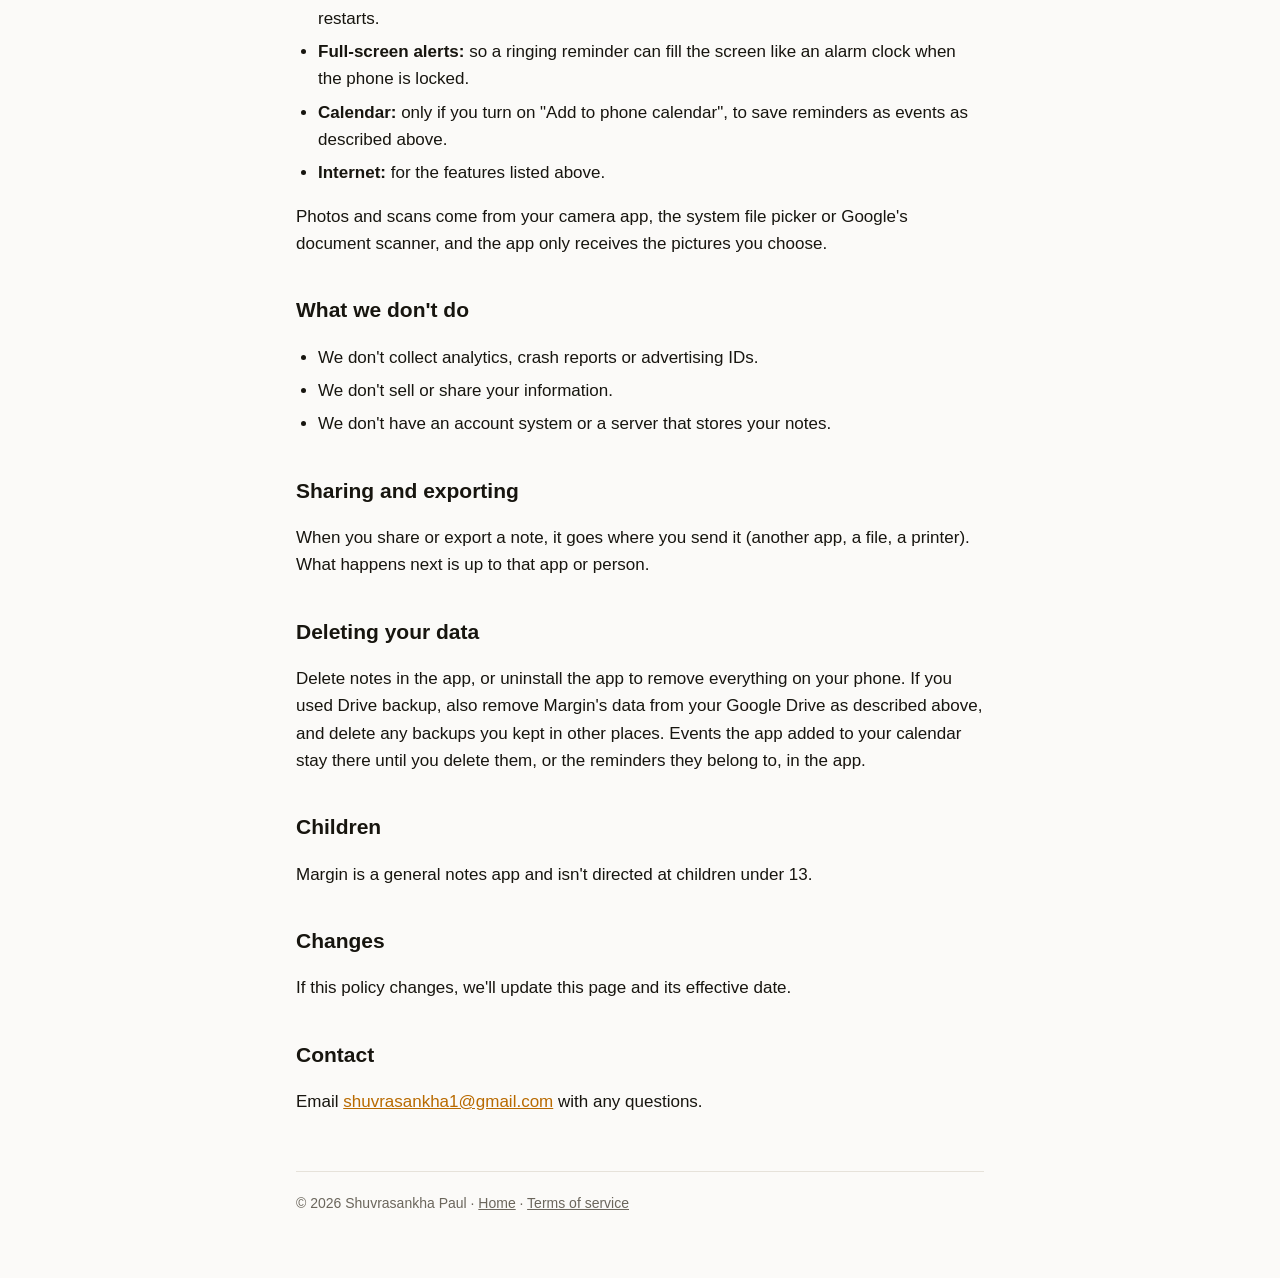
==== commit 3a234a53: "Voice notes without a foreground service, version 1.0.1 Leaving Margin while recording now stops the" ====
--- a/docs/privacy.html
+++ b/docs/privacy.html
@@ -59,8 +59,8 @@
 
   <h2>Permissions</h2>
   <ul>
-    <li><strong>Microphone:</strong> to record voice notes, only when you start a recording. A notification shows while it's recording.</li>
-    <li><strong>Notifications:</strong> for reminders and the recording controls.</li>
+    <li><strong>Microphone:</strong> to record voice notes, only while you're recording one in the app. Recording stops when you leave the app.</li>
+    <li><strong>Notifications:</strong> for reminders.</li>
     <li><strong>Alarms and reminders:</strong> so reminders ring on time, and come back after the phone restarts.</li>
     <li><strong>Full-screen alerts:</strong> so a ringing reminder can fill the screen like an alarm clock when the phone is locked.</li>
     <li><strong>Calendar:</strong> only if you turn on "Add to phone calendar", to save reminders as events as described above.</li>
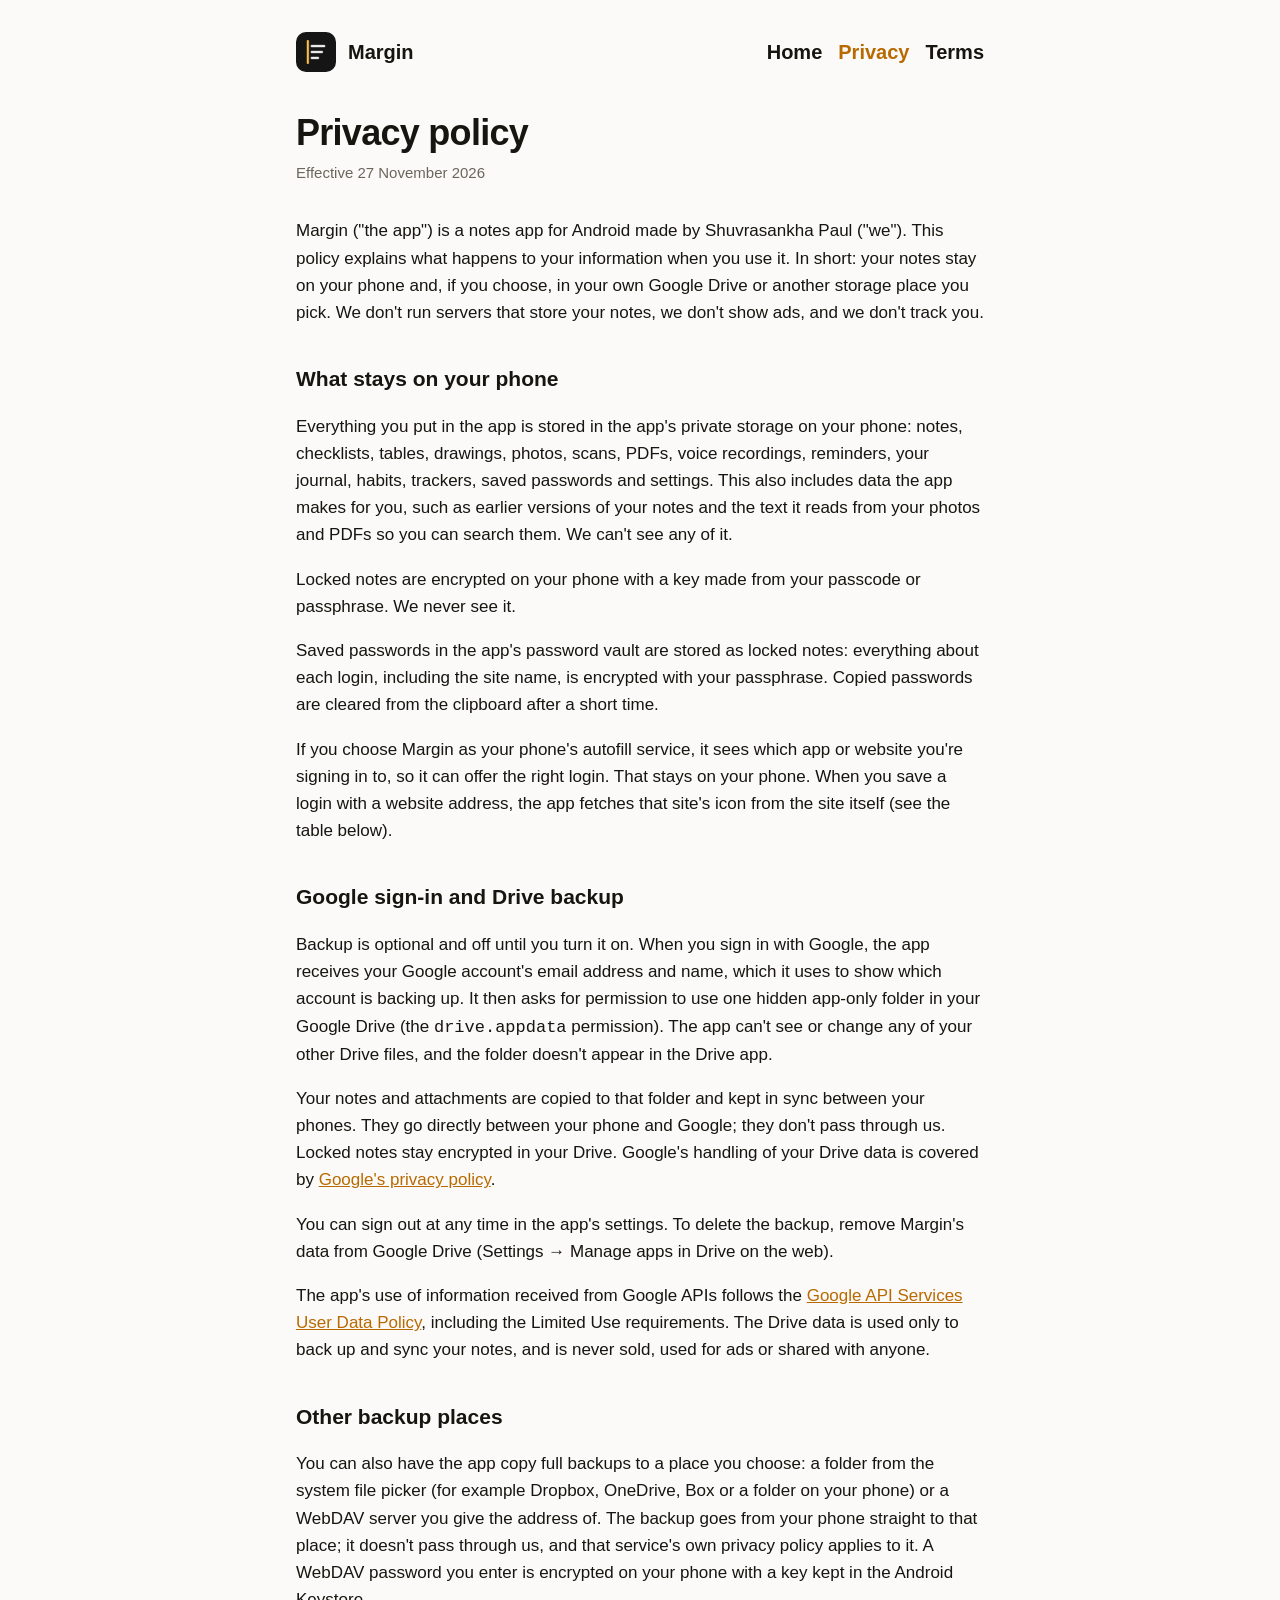
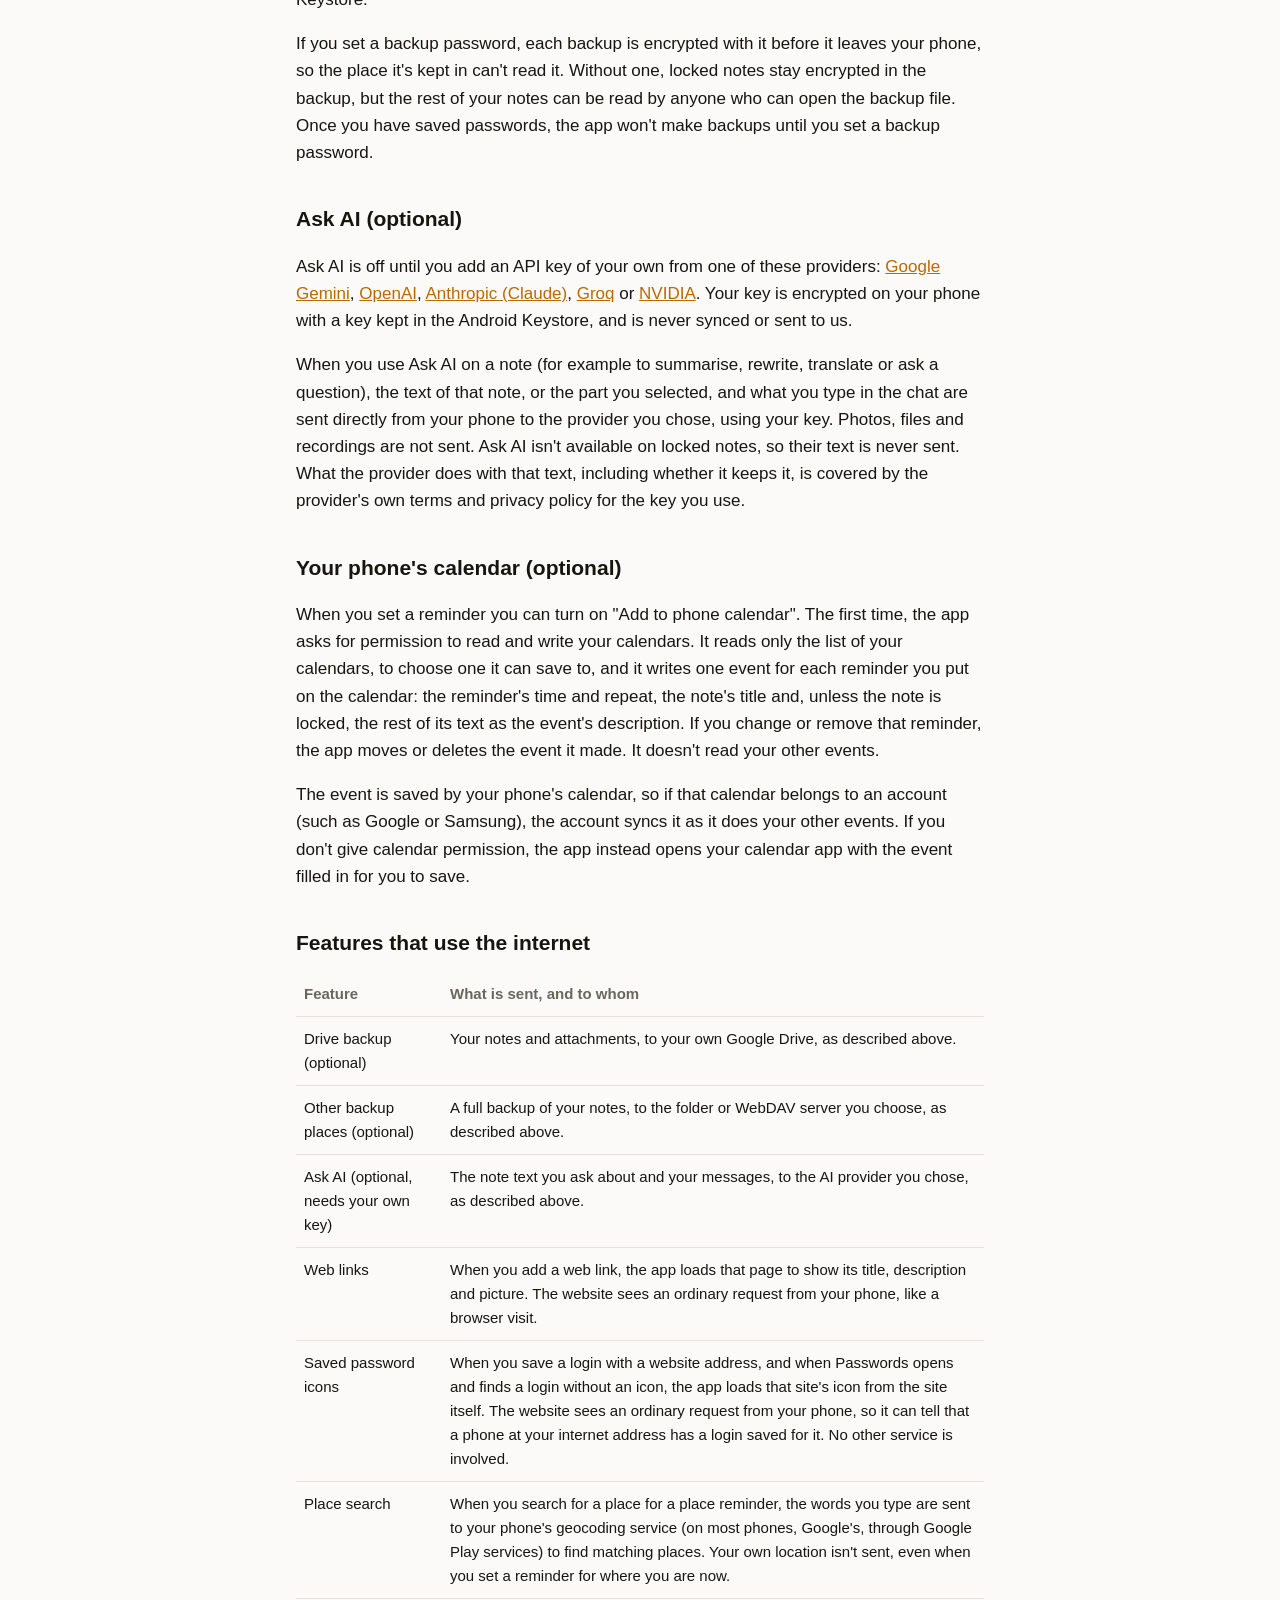
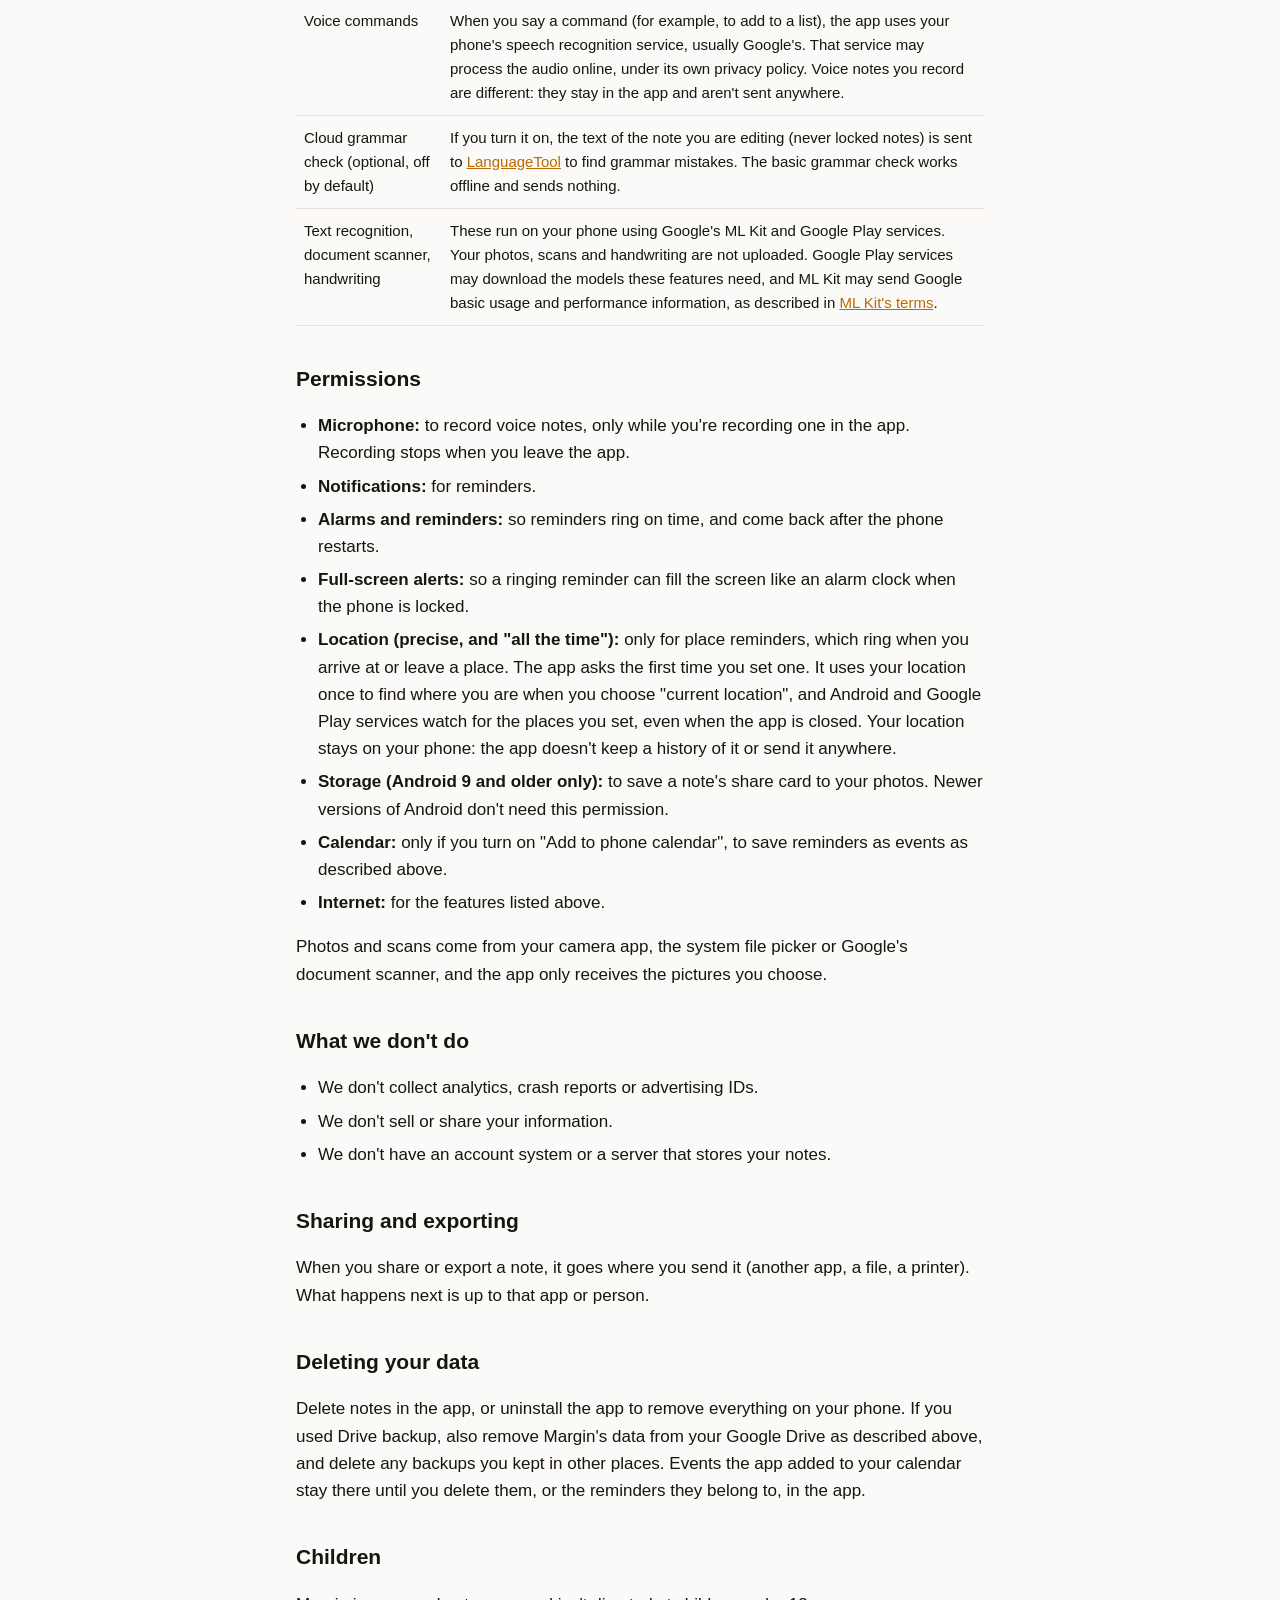
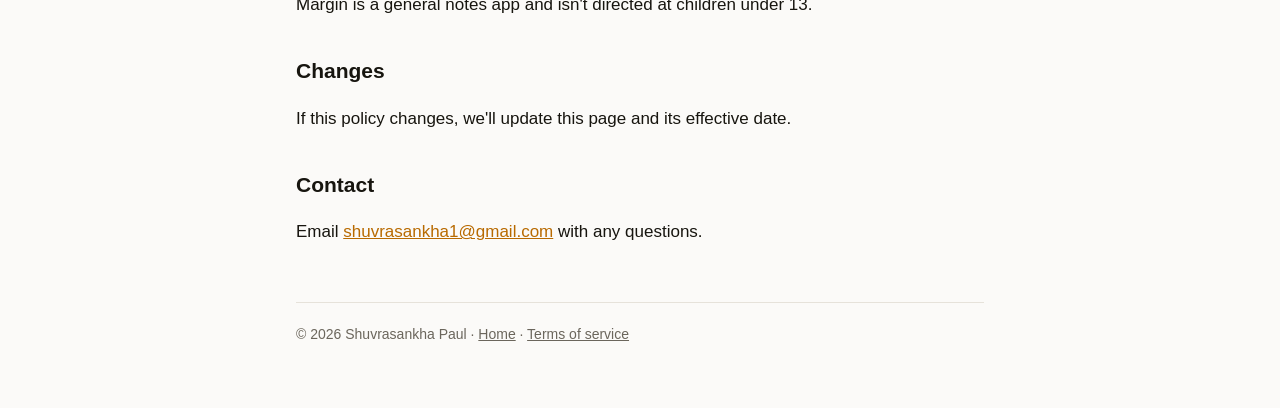
==== commit 403b36ef: "Security and privacy hardening - Passphrase option for the notes passcode, required for Passwords, w" ====
--- a/docs/privacy.html
+++ b/docs/privacy.html
@@ -17,14 +17,15 @@
   </header>
 
   <h1>Privacy policy</h1>
-  <p class="meta">Effective 19 November 2026</p>
+  <p class="meta">Effective 27 November 2026</p>
 
   <p>Margin ("the app") is a notes app for Android made by Shuvrasankha Paul ("we"). This policy explains what happens to your information when you use it. In short: your notes stay on your phone and, if you choose, in your own Google Drive or another storage place you pick. We don't run servers that store your notes, we don't show ads, and we don't track you.</p>
 
   <h2>What stays on your phone</h2>
   <p>Everything you put in the app is stored in the app's private storage on your phone: notes, checklists, tables, drawings, photos, scans, PDFs, voice recordings, reminders, your journal, habits, trackers, saved passwords and settings. This also includes data the app makes for you, such as earlier versions of your notes and the text it reads from your photos and PDFs so you can search them. We can't see any of it.</p>
-  <p>Locked notes are encrypted on your phone with a key made from your passcode. We never see your passcode.</p>
-  <p>Saved passwords in the app's password vault are stored as locked notes: everything about each login, including the site name, is encrypted with your passcode. Copied passwords are cleared from the clipboard after a short time.</p>
+  <p>Locked notes are encrypted on your phone with a key made from your passcode or passphrase. We never see it.</p>
+  <p>Saved passwords in the app's password vault are stored as locked notes: everything about each login, including the site name, is encrypted with your passphrase. Copied passwords are cleared from the clipboard after a short time.</p>
+  <p>If you choose Margin as your phone's autofill service, it sees which app or website you're signing in to, so it can offer the right login. That stays on your phone. When you save a login with a website address, the app fetches that site's icon from the site itself (see the table below).</p>
 
   <h2>Google sign-in and Drive backup</h2>
   <p>Backup is optional and off until you turn it on. When you sign in with Google, the app receives your Google account's email address and name, which it uses to show which account is backing up. It then asks for permission to use one hidden app-only folder in your Google Drive (the <code>drive.appdata</code> permission). The app can't see or change any of your other Drive files, and the folder doesn't appear in the Drive app.</p>
@@ -34,7 +35,7 @@
 
   <h2>Other backup places</h2>
   <p>You can also have the app copy full backups to a place you choose: a folder from the system file picker (for example Dropbox, OneDrive, Box or a folder on your phone) or a WebDAV server you give the address of. The backup goes from your phone straight to that place; it doesn't pass through us, and that service's own privacy policy applies to it. A WebDAV password you enter is encrypted on your phone with a key kept in the Android Keystore.</p>
-  <p>If you set a backup password, each backup is encrypted with it before it leaves your phone, so the place it's kept in can't read it. Without one, locked notes and saved passwords stay encrypted in the backup, but the rest of your notes can be read by anyone who can open the backup file.</p>
+  <p>If you set a backup password, each backup is encrypted with it before it leaves your phone, so the place it's kept in can't read it. Without one, locked notes stay encrypted in the backup, but the rest of your notes can be read by anyone who can open the backup file. Once you have saved passwords, the app won't make backups until you set a backup password.</p>
 
   <h2>Ask AI (optional)</h2>
   <p>Ask AI is off until you add an API key of your own from one of these providers: <a href="https://ai.google.dev/gemini-api/terms">Google Gemini</a>, <a href="https://openai.com/policies/privacy-policy">OpenAI</a>, <a href="https://www.anthropic.com/legal/privacy">Anthropic (Claude)</a>, <a href="https://groq.com/privacy-policy/">Groq</a> or <a href="https://www.nvidia.com/en-us/about-nvidia/privacy-policy/">NVIDIA</a>. Your key is encrypted on your phone with a key kept in the Android Keystore, and is never synced or sent to us.</p>
@@ -52,6 +53,9 @@
       <tr><td>Other backup places (optional)</td><td>A full backup of your notes, to the folder or WebDAV server you choose, as described above.</td></tr>
       <tr><td>Ask AI (optional, needs your own key)</td><td>The note text you ask about and your messages, to the AI provider you chose, as described above.</td></tr>
       <tr><td>Web links</td><td>When you add a web link, the app loads that page to show its title, description and picture. The website sees an ordinary request from your phone, like a browser visit.</td></tr>
+      <tr><td>Saved password icons</td><td>When you save a login with a website address, and when Passwords opens and finds a login without an icon, the app loads that site's icon from the site itself. The website sees an ordinary request from your phone, so it can tell that a phone at your internet address has a login saved for it. No other service is involved.</td></tr>
+      <tr><td>Place search</td><td>When you search for a place for a place reminder, the words you type are sent to your phone's geocoding service (on most phones, Google's, through Google Play services) to find matching places. Your own location isn't sent, even when you set a reminder for where you are now.</td></tr>
+      <tr><td>Voice commands</td><td>When you say a command (for example, to add to a list), the app uses your phone's speech recognition service, usually Google's. That service may process the audio online, under its own privacy policy. Voice notes you record are different: they stay in the app and aren't sent anywhere.</td></tr>
       <tr><td>Cloud grammar check (optional, off by default)</td><td>If you turn it on, the text of the note you are editing (never locked notes) is sent to <a href="https://languagetool.org/legal/privacy">LanguageTool</a> to find grammar mistakes. The basic grammar check works offline and sends nothing.</td></tr>
       <tr><td>Text recognition, document scanner, handwriting</td><td>These run on your phone using Google's ML Kit and Google Play services. Your photos, scans and handwriting are not uploaded. Google Play services may download the models these features need, and ML Kit may send Google basic usage and performance information, as described in <a href="https://developers.google.com/ml-kit/terms">ML Kit's terms</a>.</td></tr>
     </tbody>
@@ -63,6 +67,8 @@
     <li><strong>Notifications:</strong> for reminders.</li>
     <li><strong>Alarms and reminders:</strong> so reminders ring on time, and come back after the phone restarts.</li>
     <li><strong>Full-screen alerts:</strong> so a ringing reminder can fill the screen like an alarm clock when the phone is locked.</li>
+    <li><strong>Location (precise, and "all the time"):</strong> only for place reminders, which ring when you arrive at or leave a place. The app asks the first time you set one. It uses your location once to find where you are when you choose "current location", and Android and Google Play services watch for the places you set, even when the app is closed. Your location stays on your phone: the app doesn't keep a history of it or send it anywhere.</li>
+    <li><strong>Storage (Android 9 and older only):</strong> to save a note's share card to your photos. Newer versions of Android don't need this permission.</li>
     <li><strong>Calendar:</strong> only if you turn on "Add to phone calendar", to save reminders as events as described above.</li>
     <li><strong>Internet:</strong> for the features listed above.</li>
   </ul>
